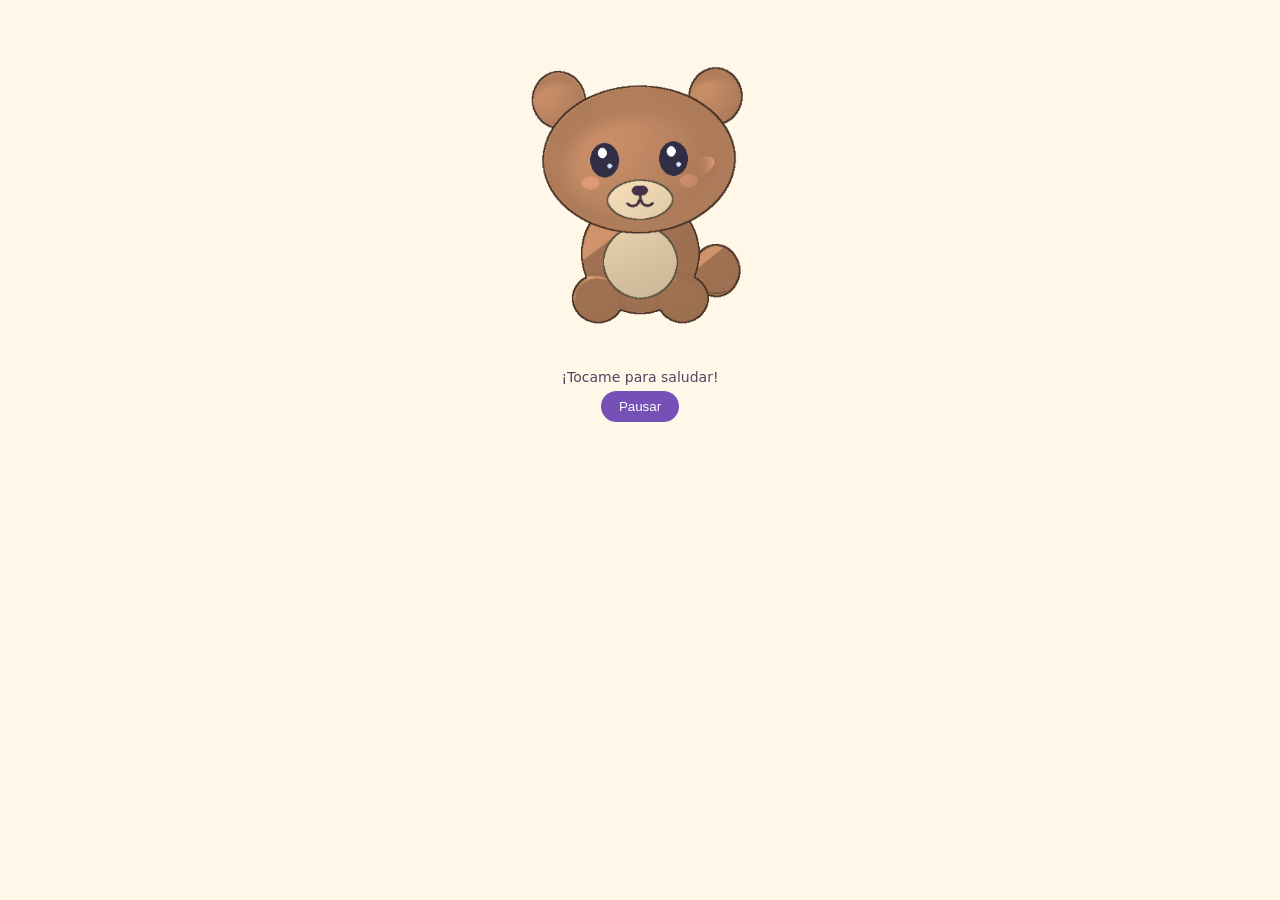
==== assets/characters/bear/index.html @ 6dbc901f "init" ====
<!doctype html><html lang="es"><meta charset="utf-8">
<meta name="viewport" content="width=device-width,initial-scale=1">
<style>body{margin:0;background:#fff8e9;color:#514660;font:14px system-ui;text-align:center}
canvas{width:min(100%,360px);height:auto;aspect-ratio:1/1;touch-action:manipulation}
button{background:#7450b7;color:white;border:0;border-radius:18px;padding:8px 18px;cursor:pointer}
p{margin:6px}canvas:focus-visible{outline:3px solid #7450b7}</style>
<canvas id="pet" role="button" tabindex="0" aria-label="Tocar la mascota"></canvas>
<p>¡Tocame para saludar!</p><button id="pause">Pausar</button><p id="error" role="status"></p>
<script>/* Renderer portable, sin red externa ni dependencias de un motor de juegos. */
(function (root) {
  "use strict";
  const identity = () => [1, 0, 0, 1, 0, 0];
  function multiply(a, b) {
    return [a[0]*b[0]+a[2]*b[1], a[1]*b[0]+a[3]*b[1],
      a[0]*b[2]+a[2]*b[3], a[1]*b[2]+a[3]*b[3],
      a[0]*b[4]+a[2]*b[5]+a[4], a[1]*b[4]+a[3]*b[5]+a[5]];
  }
  function around(pivot, angle, sx, sy, dy = 0) {
    const c = Math.cos(angle), s = Math.sin(angle), [x, y] = pivot;
    return [c*sx, s*sx, -s*sy, c*sy, x-c*sx*x+s*sy*y, y+dy-s*sx*x-c*sy*y];
  }
  function frame(manifest, seconds, reactionStart = -Infinity, reduced = false) {
    const {idle, blink, react} = manifest.animations;
    const phase = seconds * 2*Math.PI/idle.duration;
    const elapsed = seconds-reactionStart;
    const reaction = !reduced && elapsed >= 0 && elapsed < react.duration
      ? Math.sin(Math.PI*elapsed/react.duration) : 0;
    const blinkTime = seconds % blink.interval;
    const eyeScale = !reduced && blinkTime < blink.duration
      ? Math.max(.06, Math.abs(2*blinkTime/blink.duration-1)) : 1;
    const lookup = new Map(manifest.layers.map(layer => [layer.id, layer]));
    const result = new Map(), visiting = new Set();
    function resolve(id) {
      if (result.has(id)) return result.get(id);
      if (visiting.has(id)) throw new Error("Ciclo en las uniones del personaje");
      const layer = lookup.get(id);
      if (!layer) throw new Error("Falta una pieza del personaje");
      visiting.add(id);
      let angle = 0, sx = 1, sy = 1, dy = 0;
      if (!reduced) {
        if (layer.motion === "breathe") {
          sy += idle.breath_scale*Math.sin(phase);
          dy -= reaction*react.jump*manifest.canvas[1];
        } else if (layer.motion === "head") {
          angle = (idle.head_degrees*Math.sin(phase)+reaction*react.tilt_degrees)*Math.PI/180;
        } else if (layer.motion === "sway") {
          angle = (2*Math.sin(phase)+reaction*7)*Math.PI/180;
          if (/right/.test(layer.id)) angle *= -1;
        } else if (layer.motion === "blink") sy = eyeScale;
        else if (layer.motion === "smile") sy += reaction*.18;
      }
      const parent = layer.parent ? resolve(layer.parent) : identity();
      const matrix = multiply(parent, around(layer.pivot, angle, sx, sy, dy));
      result.set(id, matrix);
      visiting.delete(id);
      return matrix;
    }
    for (const layer of manifest.layers) resolve(layer.id);
    return {matrices: result, reaction, eyeScale};
  }

  class Player {
    constructor(canvas, manifest, images) {
      this.canvas = canvas;
      this.context = canvas.getContext("2d");
      if (!this.context) throw new Error("Canvas 2D no está disponible");
      this.manifest = manifest;
      this.images = images;
      this.elapsed = .5;
      this.reactionStart = -Infinity;
      this.paused = false;
      this.destroyed = false;
      this.last = null;
      this.reducedQuery = matchMedia("(prefers-reduced-motion: reduce)");
      this.reduced = this.reducedQuery.matches;
      canvas.width = manifest.canvas[0];
      canvas.height = manifest.canvas[1];
      this.onPointer = event => {
        const rect = canvas.getBoundingClientRect();
        const x = (event.clientX-rect.left)*canvas.width/rect.width;
        const y = (event.clientY-rect.top)*canvas.height/rect.height;
        const hit = this.manifest.layers.some(layer => {
          const m = this.current.matrices.get(layer.id);
          const determinant = m[0]*m[3]-m[1]*m[2];
          const lx = (m[3]*(x-m[4])-m[2]*(y-m[5]))/determinant;
          const ly = (-m[1]*(x-m[4])+m[0]*(y-m[5]))/determinant;
          const mask = this.hitMasks.get(layer.id);
          return lx >= 0 && ly >= 0 && lx < canvas.width && ly < canvas.height &&
            mask[(Math.floor(ly)*canvas.width+Math.floor(lx))*4+3] > 40;
        });
        if (hit) this.react();
      };
      this.onKey = event => {
        if (event.code === "Space" || event.code === "Enter") {event.preventDefault(); this.react();}
      };
      this.onReduced = event => {this.reduced = event.matches; this.render();};
      this.onVisibility = () => {this.last = null;};
      this.hitMasks = new Map();
      for (const [id, image] of images) {
        const surface = document.createElement("canvas");
        surface.width = canvas.width; surface.height = canvas.height;
        const ctx = surface.getContext("2d");
        ctx.drawImage(image, 0, 0);
        this.hitMasks.set(id, ctx.getImageData(0, 0, canvas.width, canvas.height).data);
      }
      canvas.addEventListener("pointerdown", this.onPointer);
      canvas.addEventListener("keydown", this.onKey);
      this.reducedQuery.addEventListener("change", this.onReduced);
      document.addEventListener("visibilitychange", this.onVisibility);
      this.render();
      this.tick = now => {
        if (this.destroyed) return;
        if (!this.paused && !document.hidden && !this.reduced && this.last !== null) {
          this.elapsed += Math.min((now-this.last)/1000, .1);
          this.render();
        }
        this.last = now;
        this.raf = requestAnimationFrame(this.tick);
      };
      this.raf = requestAnimationFrame(this.tick);
    }
    react() {
      this.reactionStart = this.elapsed;
      this.canvas.dispatchEvent(new CustomEvent("character:react", {detail: {id: this.manifest.id}}));
    }
    setPaused(value) {this.paused = Boolean(value); this.last = null;}
    render() {
      this.current = frame(this.manifest, this.elapsed, this.reactionStart, this.reduced);
      const ctx = this.context;
      ctx.setTransform(1, 0, 0, 1, 0, 0);
      ctx.clearRect(0, 0, this.canvas.width, this.canvas.height);
      for (const layer of this.manifest.layers) {
        ctx.setTransform(...this.current.matrices.get(layer.id));
        ctx.drawImage(this.images.get(layer.id), 0, 0);
      }
      ctx.setTransform(1, 0, 0, 1, 0, 0);
    }
    destroy() {
      this.destroyed = true;
      cancelAnimationFrame(this.raf);
      this.canvas.removeEventListener("pointerdown", this.onPointer);
      this.canvas.removeEventListener("keydown", this.onKey);
      this.reducedQuery.removeEventListener("change", this.onReduced);
      document.removeEventListener("visibilitychange", this.onVisibility);
      this.images.clear(); this.hitMasks.clear();
    }
    static async load(canvas, source, assets = null) {
      let manifest, base;
      if (typeof source === "string") {
        base = new URL(source, document.baseURI);
        const response = await fetch(base);
        if (!response.ok) throw new Error("No se pudo cargar character.json");
        manifest = await response.json();
      } else {manifest = source; base = new URL(document.baseURI);}
      if (manifest.schema_version !== 1 || !Array.isArray(manifest.layers))
        throw new Error("Formato de personaje incompatible");
      const loaded = await Promise.all(manifest.layers.map(async layer => {
        const image = new Image();
        image.src = assets ? assets[layer.id] : new URL(layer.texture, base).href;
        await image.decode();
        if (image.width !== manifest.canvas[0] || image.height !== manifest.canvas[1])
          throw new Error("La textura no coincide con el lienzo");
        return [layer.id, image];
      }));
      return new Player(canvas, manifest, new Map(loaded));
    }
  }
  Player.frame = frame;
  Player.multiply = multiply;
  root.DrawToLifePlayer = Player;
  if (typeof module !== "undefined" && module.exports) module.exports = Player;
})(typeof globalThis !== "undefined" ? globalThis : window);
</script><script>const data={"manifest": {"schema_version": 1, "id": "bear", "species": "bear", "creature": "friendly creature", "name": "Oso", "canvas": [512, 512], "palette": ["#C18B65", "#FFE4BA", "#F6A179"], "layers": [{"id": "tail", "parent": "body", "pivot": [344.0, 390.0], "texture": "textures/tail.png", "color_role": "primary", "motion": "sway", "generated": false, "texture_source": "body"}, {"id": "body", "parent": null, "pivot": [256.0, 442.0], "texture": "textures/body.png", "color_role": "primary", "motion": "breathe", "generated": true}, {"id": "belly", "parent": "body", "pivot": [256.0, 367.0], "texture": "textures/belly.png", "color_role": "secondary", "motion": "", "generated": false}, {"id": "ear_left", "parent": "head", "pivot": [154.0, 164.0], "texture": "textures/ear_left.png", "color_role": "primary", "motion": "sway", "generated": false, "texture_source": "head"}, {"id": "ear_right", "parent": "head", "pivot": [358.0, 164.0], "texture": "textures/ear_right.png", "color_role": "primary", "motion": "sway", "generated": false, "texture_source": "head"}, {"id": "head", "parent": "body", "pivot": [256.0, 298.0], "texture": "textures/head.png", "color_role": "primary", "motion": "head", "generated": true}, {"id": "muzzle", "parent": "head", "pivot": [256.0, 275.0], "texture": "textures/muzzle.png", "color_role": "secondary", "motion": "", "generated": false}, {"id": "blush", "parent": "head", "pivot": [256.0, 258.0], "texture": "textures/blush.png", "color_role": "accent", "motion": "", "generated": false}, {"id": "eye_left", "parent": "head", "pivot": [207.0, 224.0], "texture": "textures/eye_left.png", "color_role": null, "motion": "blink", "generated": false}, {"id": "eye_right", "parent": "head", "pivot": [305.0, 224.0], "texture": "textures/eye_right.png", "color_role": null, "motion": "blink", "generated": false}, {"id": "mouth", "parent": "head", "pivot": [256.0, 280.0], "texture": "textures/mouth.png", "color_role": null, "motion": "smile", "generated": false}], "face_bounds": [153.0, 162.0, 359.0, 306.0], "animations": {"idle": {"duration": 3.2, "loop": true, "breath_scale": 0.018, "head_degrees": 1.5}, "blink": {"duration": 0.18, "interval": 4.3}, "react": {"duration": 0.85, "jump": 0.025, "tilt_degrees": 8}}, "provenance": {"status": "generated", "operation": "create", "model": "Lykon/dreamshaper-8", "model_revision": "a7e52b98680b1ba8ff7bce97c7f9f2e2e5337917", "control_revision": "3564ec7b87dd706d5fc760d21c9e90bb160d1e9f", "parts": [{"layer": "body", "seed": 42, "prompt": "one rounded cartoon shape, smooth blank surface, vibrant color, soft cel shading, children's game mascot texture, clean outline, white background", "negative_prompt": "photo, realistic, 3d render, scary, human, eyes, mouth, face, text, watermark, extra objects, paper texture, messy sketch, patterned surface", "device": "cuda", "warnings": [], "reused_checkpoint": false, "safety_checked": false}, {"layer": "head", "seed": 43, "prompt": "one rounded cartoon shape, smooth blank surface, vibrant color, soft cel shading, children's game mascot texture, clean outline, white background", "negative_prompt": "photo, realistic, 3d render, scary, human, eyes, mouth, face, text, watermark, extra objects, paper texture, messy sketch, patterned surface", "device": "cuda", "warnings": [], "reused_checkpoint": false, "safety_checked": false}], "parameters": {"strength": 0.55, "steps": 40, "part_image_size": 384, "control_scale": 0.7, "guidance": 7.0}, "duration_seconds": 81.3, "device": "cuda", "warnings": [], "face": "separate procedural eye and mouth textures", "seed": 42}, "description": {"creature": "bear", "shape": "simple rounded silhouette", "eyes": "", "ears": "", "accessories": "", "expression": "", "summary": "", "species": "bear", "species_uncertain": false}}, "assets": {"tail": "[data-uri]", "body": "[data-uri]", "belly": "[data-uri]", "ear_left": "[data-uri]", "ear_right": "[data-uri]", "head": "[data-uri]", "muzzle": "[data-uri]", "blush": "[data-uri]", "eye_left": "[data-uri]", "eye_right": "[data-uri]", "mouth": "[data-uri]"}};
DrawToLifePlayer.load(document.getElementById('pet'),data.manifest,data.assets).then(p=>{
window.pet=p;
document.getElementById('pause').onclick=()=>{p.setPaused(!p.paused);
document.getElementById('pause').textContent=p.paused?'Animar':'Pausar';};
}).catch(e=>{document.getElementById('error').textContent=e.message;});
</script></html>
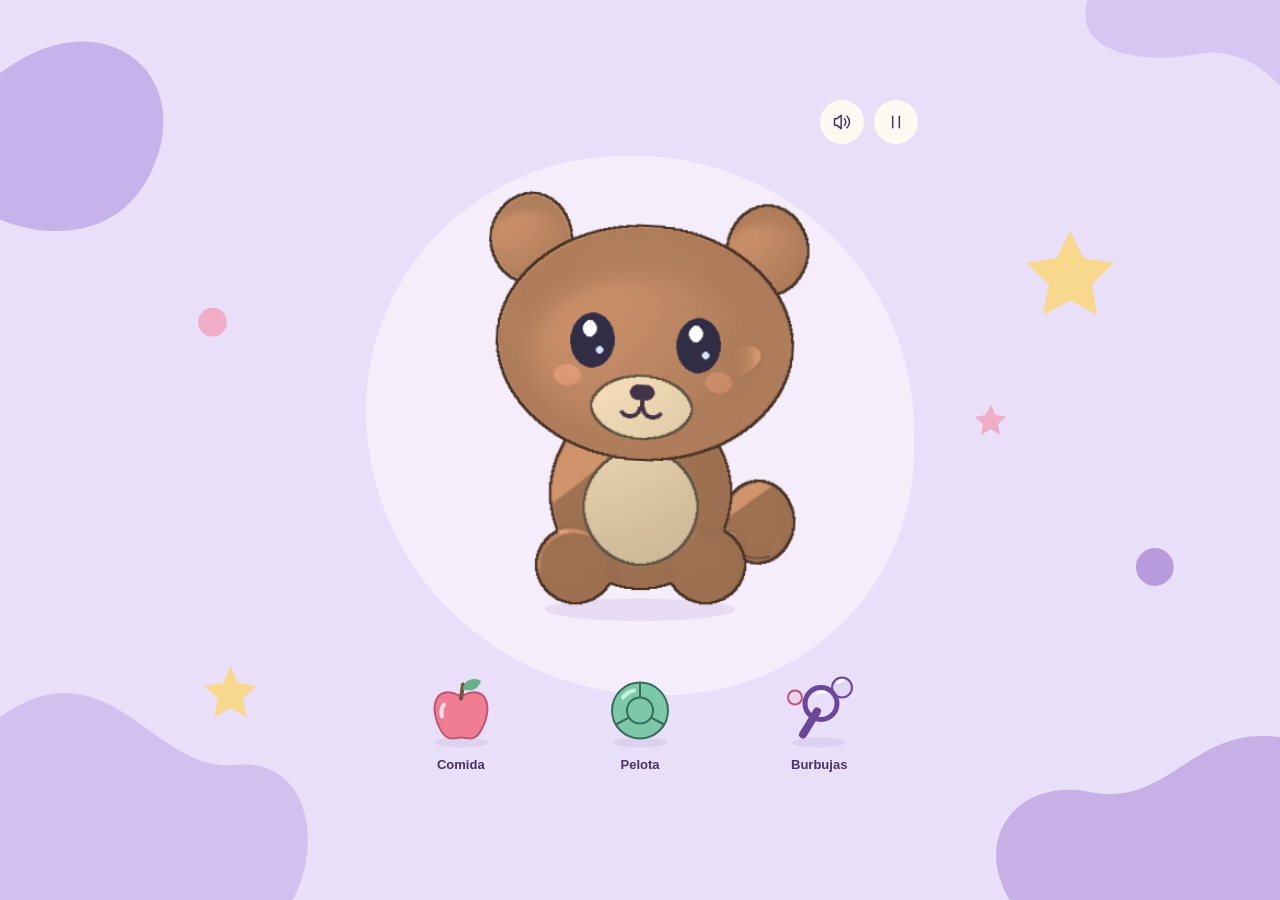
==== commit 4914b5a6: "demo" ====
--- a/assets/characters/bear/index.html
+++ b/assets/characters/bear/index.html
@@ -1,15 +1,376 @@
-<!doctype html><html lang="es"><meta charset="utf-8">
-<meta name="viewport" content="width=device-width,initial-scale=1">
-<style>body{margin:0;background:#fff8e9;color:#514660;font:14px system-ui;text-align:center}
-canvas{width:min(100%,360px);height:auto;aspect-ratio:1/1;touch-action:manipulation}
-button{background:#7450b7;color:white;border:0;border-radius:18px;padding:8px 18px;cursor:pointer}
-p{margin:6px}canvas:focus-visible{outline:3px solid #7450b7}</style>
-<canvas id="pet" role="button" tabindex="0" aria-label="Tocar la mascota"></canvas>
-<p>¡Tocame para saludar!</p><button id="pause">Pausar</button><p id="error" role="status"></p>
-<script>/* Renderer portable, sin red externa ni dependencias de un motor de juegos. */
+<!doctype html><html lang="es"><head><meta charset="utf-8"><meta name="viewport" content="width=device-width,initial-scale=1"><link rel="icon" href="data:,"><title>Tu mascota</title><style>:root { color-scheme: light; --lilac: #e9dff8; --violet: #6c4699; --ink: #493366; --muted: #705780; --cream: #fffaf1; }
+* { box-sizing: border-box; }
+body { margin: 0; background: var(--lilac); color: var(--ink); font-family: 'Trebuchet MS', 'Arial Rounded MT Bold', sans-serif; }
+::selection { background: #cdb4ed; color: #3e2757; }
+:focus-visible { outline: 3px solid #724796; outline-offset: 5px; }
+.playroom-shapes { position: fixed; inset: 0; pointer-events: none; overflow: hidden; z-index: 0; }
+.playroom-shapes > svg { width: 100%; height: 100%; }
+.playroom-shapes .shapes-narrow { display: none; }
+.pet-room { position: relative; z-index: 1; display: flex; flex-direction: column; align-items: center; justify-content: center; min-height: 100svh; padding: 20px 16px; }
+.pet-stage { position: relative; width: min(100%, 560px, calc((100svh - 40px) * .8)); }
+.pet-stage::before { content: ''; position: absolute; inset: 8% 1% 15%; border-radius: 48% 52% 46% 54%; background: #f5edfc; }
+.pet-stage canvas { position: relative; display: block; width: 100%; height: auto; aspect-ratio: 4/5; touch-action: none; cursor: pointer; -webkit-tap-highlight-color: transparent; }
+.pet-stage canvas:focus-visible { border-radius: 38%; }
+.scene-utilities { position: absolute; top: 0; right: 2px; display: flex; gap: 10px; }
+.pet-utility { background: #fffaf1; color: var(--ink); border: 0; border-radius: 50%; width: 44px; height: 44px; display: grid; place-items: center; cursor: pointer; }
+.pet-utility svg { width: 20px; height: 20px; }
+.toy { position: absolute; top: 89%; transform: translate(-50%,-50%); background: transparent;
+  color: var(--ink); border: 0; padding: 0; width: 86px; display: flex; flex-direction: column; align-items: center;
+  gap: 2px; font: 700 13px 'Trebuchet MS',sans-serif; cursor: grab; touch-action: none; user-select: none; -webkit-user-select: none; }
+.toy svg { width: 80px; height: 80px; pointer-events: none; }
+.toy-food { left: 18%; }
+.toy-ball { left: 50%; }
+.toy-bubbles { left: 82%; }
+.toy:active { cursor: grabbing; }
+.toy:hover:not(:disabled) svg { filter: brightness(1.04); }
+.toy:disabled { cursor: default; }
+.pet-stage[data-food-away="true"] .toy-food svg { opacity: 0; }
+.pet-stage[data-ball-away="true"] .toy-ball svg { opacity: .2; }
+.pet-stage[data-bubble-mode="true"] .toy { display: none; }
+.bubble-target { position: absolute; transform: translate(-50%,-50%); min-width: 44px; min-height: 44px;
+  border: 0; border-radius: 50%; padding: 0; background: transparent; cursor: pointer; touch-action: none; -webkit-tap-highlight-color: transparent; }
+.bubble-target:disabled { cursor: default; }
+.bubble-hud { position: absolute; top: 0; left: 2px; display: flex; align-items: center; gap: 8px; }
+.bubble-progress { display: flex; align-items: center; gap: 5px; height: 44px; padding: 0 10px; border-radius: 22px; background: var(--cream); }
+.bubble-progress i { width: 9px; height: 9px; border: 1.5px solid var(--violet); border-radius: 50%; }
+.bubble-progress i[data-filled="true"] { background: var(--violet); }
+.bubble-finish { position: absolute; top: 81%; left: 0; right: 0; text-align: center; }
+.bubble-finish p { margin: 0 0 10px; color: var(--ink); font-size: 20px; font-weight: 700; }
+.bubble-finish > div { display: flex; justify-content: center; gap: 8px; }
+.bubble-finish button { border: 0; border-radius: 22px; padding: 12px 18px; min-height: 44px; font: 700 14px 'Trebuchet MS',sans-serif; cursor: pointer; }
+#bubble-replay { background: var(--violet); color: var(--cream); }
+#bubble-replay:hover:not(:disabled) { background: #5d3688; }
+#bubble-replay:disabled { opacity: .55; cursor: default; }
+#bubble-back { background: transparent; color: var(--ink); }
+#bubble-back:hover { background: #dbcbed; }
+.bubble-hud[hidden], .bubble-finish[hidden] { display: none; }
+.sr-only { position: absolute; width: 1px; height: 1px; padding: 0; margin: -1px; overflow: hidden; clip-path: inset(50%); white-space: nowrap; border: 0; }
+.pet-error { text-align: center; max-width: 300px; line-height: 1.5; }
+@media (max-width: 480px) {
+  .playroom-shapes .shapes-wide { display: none; }
+  .playroom-shapes .shapes-narrow { display: block; }
+  .pet-room { padding: 12px 8px; }
+  .pet-stage { width: min(100%, 410px, calc((100svh - 24px) * .8)); }
+}
+@media (prefers-reduced-motion: reduce) {
+  *, *::before, *::after { animation: none !important; transition: none !important; }
+}
+</style></head><body><div class="playroom-shapes" aria-hidden="true">
+<svg class="shapes-wide" viewBox="0 0 1440 1000" preserveAspectRatio="xMidYMid slice">
+<path d="M-40 130C80-20 220 55 185 170S25 270-40 215Z" fill="#C7B3EB"/>
+<path d="M1240-40c-70 90 20 115 100 100s120 80 160 120V-40Z" fill="#D5C6F2"/>
+<path d="m1198 256 15 31 34 5-25 24 6 34-30-16-30 16 6-34-25-24 34-5Z" fill="#F7D88D"/>
+<circle cx="245" cy="358" r="16" fill="#F1ADC8"/>
+<circle cx="1292" cy="630" r="21" fill="#B79BDC"/>
+<path d="M-30 830c150-150 200 30 300 20s100 130 40 180H-30Z" fill="#D2C0EE"/>
+<path d="M1190 1060c-130-90-70-200 30-180s120-100 250-50v230Z" fill="#C6B0E6"/>
+<path d="m265 740 8 19 21 3-15 14 4 21-18-10-18 10 4-21-15-14 21-3Z" fill="#F7D88D"/>
+<path d="m1110 450 5 11 12 2-9 8 2 12-10-6-11 6 2-12-9-8 12-2Z" fill="#F1ADC8"/>
+</svg><svg class="shapes-narrow" viewBox="0 0 390 844" preserveAspectRatio="xMidYMid slice">
+<path d="M-30 75C30-10 130 5 104 90S14 155-30 130Z" fill="#C7B3EB"/>
+<path d="m329 164 8 18 20 3-14 14 3 20-17-9-18 9 4-20-15-14 20-3Z" fill="#F7D88D"/>
+<circle cx="48" cy="255" r="9" fill="#F1ADC8"/>
+<circle cx="351" cy="595" r="12" fill="#B79BDC"/>
+<path d="M-30 773c55-85 90-15 130-9s60 50 45 100H-30Z" fill="#D2C0EE"/>
+<path d="M275 880c-45-55-35-104 14-102s47-62 121-31v133Z" fill="#C6B0E6"/>
+<path d="m62 655 5 11 12 2-9 8 2 12-10-6-11 6 2-12-9-8 12-2Z" fill="#F7D88D"/>
+</svg></div><main class="pet-room"><div class="pet-stage"><canvas id="pet" role="button" tabindex="0" aria-label="Acariciar a tu mascota" aria-describedby="how-to-play"></canvas><button class="toy toy-food" data-tool="food" aria-label="Dar comida" disabled><svg viewBox="0 0 80 80" aria-hidden="true">
+<ellipse cx="40" cy="68" rx="27" ry="5" fill="#63419b15"/>
+<path d="M40 22C12 7 8 36 20 56c7 12 14 7 20 7s13 5 20-7C72 36 68 7 40 22Z" fill="#F07D91" stroke="#BC5676" stroke-width="2"/>
+<path d="m40 24 2-14" stroke="#76513F" stroke-width="4" stroke-linecap="round"/>
+<path d="M42 15c0-12 16-12 18-8-4 9-10 10-18 8Z" fill="#69AF87"/>
+<path d="M23 30c-3 4-3 8-2 12" stroke="#FFE0E6" stroke-width="4" fill="none" stroke-linecap="round"/>
+</svg><span>Comida</span></button><button class="toy toy-ball" data-tool="ball" aria-label="Lanzar la pelota" disabled><svg viewBox="0 0 80 80" aria-hidden="true">
+<ellipse cx="40" cy="68" rx="27" ry="5" fill="#63419b15"/>
+<circle cx="40" cy="36" r="28" fill="#7CC8A9" stroke="#376D5C" stroke-width="2"/>
+<circle cx="40" cy="36" r="13" fill="none" stroke="#376D5C" stroke-width="2"/>
+<path d="m40 8 0 15m-24 27 13-7m35 7-13-7" stroke="#376D5C" stroke-width="2"/>
+<path d="M23 23c3-4 6-6 11-7" stroke="#C9F0DF" stroke-width="4" fill="none" stroke-linecap="round"/>
+</svg><span>Pelota</span></button><button class="toy toy-bubbles" data-tool="bubbles" aria-label="Jugar a las burbujas" disabled><svg viewBox="0 0 80 80" aria-hidden="true">
+<ellipse cx="40" cy="68" rx="27" ry="5" fill="#63419b15"/>
+<path d="m24 60 14-23" stroke="#6c4699" stroke-width="8" stroke-linecap="round"/>
+<circle cx="42" cy="29" r="16" fill="none" stroke="#6c4699" stroke-width="5"/>
+<circle cx="63" cy="13" r="10" fill="#C7B3EB33" stroke="#6c4699" stroke-width="2"/>
+<circle cx="16" cy="23" r="7" fill="#F1ADC833" stroke="#BC5676" stroke-width="2"/>
+<path d="M59 8c1-1 3-2 5-2M38 19c3-2 6-2 8-1" stroke="#fffaf1" stroke-width="3" fill="none" stroke-linecap="round"/>
+</svg><span>Burbujas</span></button><div class="bubble-hud" hidden><div class="bubble-progress" role="progressbar" aria-label="Burbujas reventadas" aria-valuemin="0" aria-valuemax="5" aria-valuenow="0"><i></i><i></i><i></i><i></i><i></i></div><button class="pet-utility" id="bubble-exit" aria-label="Salir de burbujas"><svg viewBox="0 0 24 24" fill="none" stroke="currentColor" stroke-width="1.8" stroke-linecap="round" stroke-linejoin="round" aria-hidden="true"><path d="m6 6 12 12M18 6 6 18"/></svg></button></div><div class="bubble-finish" hidden><p>¡Lo hiciste!</p><div><button id="bubble-replay">Otra vez</button><button id="bubble-back">Volver</button></div></div><div class="scene-utilities"><button class="pet-utility" id="sound" aria-label="Silenciar sonidos" aria-pressed="false" disabled><svg viewBox="0 0 24 24" fill="none" stroke="currentColor" stroke-width="1.8" stroke-linecap="round" stroke-linejoin="round" aria-hidden="true"><path d="m11 4-5 4H3v8h3l5 4Z"/><path d="M15 8c2 2 2 6 0 8m3-11c4 4 4 10 0 14"/></svg></button><button class="pet-utility" id="pause" aria-label="Pausar" aria-pressed="false" disabled><svg viewBox="0 0 24 24" fill="none" stroke="currentColor" stroke-width="1.8" stroke-linecap="round" stroke-linejoin="round" aria-hidden="true"><path d="M8 5v14M16 5v14"/></svg></button></div></div><p id="how-to-play" class="sr-only">Arrastrá la fruta hasta la boca o lanzá la pelota. Tocá Guardar o devolvé la pelota a su lugar para terminar. Acariciá la cabeza y frotá la pancita. Tocá Burbujas y reventá cinco para festejar. Con teclado, usá Tab y Enter en las burbujas, o Escape para salir. En juego libre, Enter da mimos y las flechas lanzan la pelota.</p><p id="activity" class="sr-only" role="status" aria-live="polite"></p><p id="error" class="pet-error" role="alert" hidden></p></main><script>/* Estado táctil y física en coordenadas del escenario. Sin DOM ni inferencia. */
 (function (root) {
   "use strict";
+  const clamp = (n, lo, hi) => Math.max(lo, Math.min(hi, n));
+  const distance = (a, b) => Math.hypot(a.x-b.x, a.y-b.y);
+
+  class PetScene {
+    constructor(width = 512, height = 640) {
+      this.width = width; this.height = height; this.time = 0;
+      this.ground = height*.72;
+      this.actor = {x: width*.5, vx: 0, min: width*.26, max: width*.74};
+      this.foodHome = {x: width*.18, y: height*.89};
+      this.ballHome = {x: width*.5, y: height*.89};
+      this.food = {...this.foodHome, state: "home", since: 0};
+      this.ball = {...this.ballHome, vx: 0, vy: 0, radius: width*.054, active: false, held: false, angle: 0};
+      this.pointer = null; this.focus = null;
+      this.affection = 0; this.tickle = 0; this.petUntil = 0; this.tickleUntil = 0;
+      this.kickAt = 0; this.soundAt = 0; this.jump = 0;
+      this.bubbles = {phase: "idle", hits: 0, goal: 5, round: 0, nextId: 0,
+        items: [], bursts: [], confetti: [], target: null, since: 0, spawnAt: 0};
+      this.onEvent = () => {};
+    }
+    begin(kind, point) {
+      if (this.pointer || this.bubbles.phase !== "idle" || kind === "food" && this.food.state === "eating") return false;
+      const stowOnTap = kind === "ball-home" && this.ball.active;
+      if (kind === "ball-home") kind = "ball";
+      this.pointer = {kind, stowOnTap, last: {...point}, start: {...point}, distance: 0, vx: 0, vy: 0, at: this.time};
+      this.focus = {...point};
+      if (kind === "food") Object.assign(this.food, point, {state: "drag"});
+      else if (kind === "ball") Object.assign(this.ball, point, {held: true, active: true, vx: 0, vy: 0});
+      else {this.petUntil = this.time+.5; this.affection = .8; this.onEvent("pet");}
+      return true;
+    }
+    move(point) {
+      this.focus = {...point};
+      const pointer = this.pointer;
+      if (!pointer) return;
+      const dt = Math.max(1/120, this.time-pointer.at);
+      const travelled = distance(point, pointer.last);
+      pointer.distance += travelled;
+      pointer.vx = clamp((point.x-pointer.last.x)/dt, -this.width*3, this.width*3);
+      pointer.vy = clamp((point.y-pointer.last.y)/dt, -this.height*3, this.height*3);
+      pointer.last = {...point}; pointer.at = this.time;
+      if (pointer.kind === "food") Object.assign(this.food, point);
+      else if (pointer.kind === "ball") Object.assign(this.ball, point);
+      else {
+        this.petUntil = this.time+.4; this.affection = 1;
+        if (pointer.kind === "body" && travelled > this.width*.006) {
+          this.tickle = Math.min(1, this.tickle+.3); this.tickleUntil = this.time+.22;
+          if (this.time >= this.soundAt) {this.onEvent("tickle"); this.soundAt = this.time+.24;}
+        }
+      }
+    }
+    end(point, mouth, radius, cancelled = false) {
+      const pointer = this.pointer;
+      if (!pointer) return;
+      this.pointer = null;
+      const tap = pointer.distance < this.width*.018;
+      if (pointer.kind === "food") {
+        if (!cancelled && (tap || distance(point, {x: mouth[0], y: mouth[1]}) <= radius)) this.consume(mouth);
+        else Object.assign(this.food, {state: "return", since: this.time, from: {x: this.food.x, y: this.food.y}});
+      } else if (pointer.kind === "ball") {
+        this.ball.held = false;
+        const backInTray = !tap && distance(point, this.ballHome) < this.width*.1;
+        if (cancelled || backInTray || tap && pointer.stowOnTap) this.resetBall();
+        else if (tap) this.launch();
+        else {
+          Object.assign(this.ball, {
+            x: clamp(point.x, this.ball.radius, this.width-this.ball.radius),
+            y: clamp(point.y, this.ball.radius, this.ground-this.ball.radius),
+            vx: this.time-pointer.at < .12 ? pointer.vx : 0,
+            vy: this.time-pointer.at < .12 ? pointer.vy : 0,
+          });
+          this.jump = .6; this.onEvent("play");
+        }
+      } else if (!cancelled) {this.jump = tap ? .8 : .3; this.petUntil = this.time+.45;}
+      this.focus = null;
+    }
+    consume(mouth) {
+      if (this.food.state === "eating" || this.bubbles.phase !== "idle") return false;
+      Object.assign(this.food, {state: "eating", since: this.time,
+        from: {x: this.food.x, y: this.food.y}, target: [...mouth]});
+      this.onEvent("feed");
+      return true;
+    }
+    resetBall() {
+      Object.assign(this.ball, this.ballHome, {held: false, active: false, vx: 0, vy: 0, angle: 0});
+      this.jump = 0;
+      this.onEvent("rest");
+    }
+    launch() {
+      if (this.ball.held || this.bubbles.phase !== "idle") return false;
+      Object.assign(this.ball, {x: this.actor.x+this.width*.13, y: this.ground-this.height*.13,
+        vx: this.width*.65, vy: -this.height*.7, active: true});
+      this.jump = 1; this.onEvent("play");
+      return true;
+    }
+    startBubbles() {
+      const game = this.bubbles;
+      if (this.pointer || game.phase === "playing") return false;
+      if (this.ball.active) this.resetBall();
+      Object.assign(game, {phase: "playing", hits: 0, round: game.round+1,
+        items: [], bursts: [], confetti: [], target: null, since: this.time, spawnAt: this.time});
+      for (let i = 0; i < 3; i++) this.spawnBubble(i);
+      this.onEvent("bubblestart"); return true;
+    }
+    spawnBubble(slot = null, golden = false) {
+      const game = this.bubbles;
+      if (slot === null) slot = [0, 1, 2].find(i => !game.items.some(b => b.slot === i));
+      if (slot === undefined || game.items.length >= 3) return;
+      const id = ++game.nextId;
+      const baseX = this.width*(golden ? .5 : [.22, .78, .5][slot]);
+      const baseY = this.height*(golden ? .27 : [.32, .43, .18][slot]);
+      game.items.push({id, slot, golden, baseX, baseY, x: baseX, y: baseY,
+        born: this.time, radius: this.width*(golden ? .085 : .07)});
+    }
+    popBubble(id) {
+      const game = this.bubbles;
+      const bubble = game.items.find(b => b.id === id);
+      if (game.phase !== "playing" || !bubble) return false;
+      game.items = game.items.filter(b => b !== bubble);
+      game.hits++;
+      game.bursts.push({x: bubble.x, y: bubble.y, born: this.time, golden: bubble.golden});
+      game.target = {x: bubble.x, y: bubble.y, until: this.time+.65};
+      game.spawnAt = this.time+.35;
+      this.jump = 1;
+      if (game.hits === game.goal) {
+        game.phase = "celebrating"; game.since = this.time; game.items = [];
+        game.confetti = Array.from({length: 48}, (_, i) => {
+          const angle = i*2.39996+game.round, speed = this.width*(.2+(i%7)*.045);
+          return {x: this.actor.x, y: this.height*.35,
+            vx: Math.cos(angle)*speed, vy: -this.height*(.25+(i%5)*.08), angle, color: i%4};
+        });
+        this.onEvent("celebrate");
+      } else {
+        if (game.hits === game.goal-1) {game.items = []; this.spawnBubble(0, true);}
+        this.onEvent("bubblepop");
+      }
+      return true;
+    }
+    bubbleAt(point, minimumRadius = 0) {
+      if (this.bubbles.phase !== "playing") return null;
+      return [...this.bubbles.items].reverse().find(b => distance(b, point) <= Math.max(b.radius*1.15, minimumRadius)) || null;
+    }
+    stopBubbles() {
+      const game = this.bubbles;
+      if (game.phase === "idle") return false;
+      Object.assign(game, {phase: "idle", hits: 0, items: [], bursts: [], confetti: [], target: null});
+      this.jump = 0; this.focus = null;
+      this.onEvent("bubbleend"); return true;
+    }
+    updateBubbles(dt, reduced) {
+      const game = this.bubbles;
+      if (game.phase === "idle") return;
+      if (game.phase === "playing") {
+        if (game.hits < game.goal-1 && game.items.length < 3 && this.time >= game.spawnAt) {
+          this.spawnBubble(); game.spawnAt = this.time+.35;
+        }
+        for (const bubble of game.items) {
+          const age = this.time-bubble.born;
+          bubble.x = bubble.baseX+(reduced ? 0 : Math.sin(age*1.4+bubble.id)*this.width*.025);
+          bubble.y = bubble.baseY-(reduced ? 0 : Math.sin(age*.15)*this.height*.065);
+        }
+      } else if (game.phase === "celebrating") {
+        if (!reduced) for (const p of game.confetti) {
+          p.vy += this.height*.85*dt; p.x += p.vx*dt; p.y += p.vy*dt; p.angle += dt*4;
+        }
+        else game.confetti = [];
+        if (this.time-game.since >= 2.4) {
+          game.phase = "complete"; game.confetti = []; this.onEvent("bubblecomplete");
+        }
+      }
+      game.bursts = game.bursts.filter(b => this.time-b.born < .35);
+    }
+    update(dt, reduced = false) {
+      // Subpasos estables incluso si el render baja temporalmente de 60 FPS.
+      const steps = Math.max(1, Math.ceil(dt/(1/120)));
+      for (let i = 0; i < steps; i++) this.step(dt/steps, reduced);
+    }
+    step(dt, reduced) {
+      this.time += dt;
+      this.updateBubbles(dt, reduced);
+      this.affection += ((this.time < this.petUntil ? 1 : 0)-this.affection)*(1-Math.exp(-dt*12));
+      this.tickle += ((this.time < this.tickleUntil ? 1 : 0)-this.tickle)*(1-Math.exp(-dt*15));
+      this.jump *= Math.exp(-dt*5);
+      if (this.food.state === "return") {
+        const t = clamp((this.time-this.food.since)/.22, 0, 1), k = 1-(1-t)**3;
+        this.food.x = this.food.from.x+(this.foodHome.x-this.food.from.x)*k;
+        this.food.y = this.food.from.y+(this.foodHome.y-this.food.from.y)*k;
+        if (t === 1) Object.assign(this.food, this.foodHome, {state: "home"});
+      } else if (this.food.state === "eating" && this.time-this.food.since >= 1.05) {
+        Object.assign(this.food, this.foodHome, {state: "home"}); this.jump = .8;
+      }
+      const b = this.ball;
+      if (b.active && !b.held) {
+        if (!reduced) {
+          b.vy += this.height*2.1*dt; b.x += b.vx*dt; b.y += b.vy*dt;
+          b.angle += b.vx*dt/b.radius;
+          b.vx *= Math.exp(-dt*.3);
+          if (b.x < b.radius || b.x > this.width-b.radius) {
+            b.x = clamp(b.x, b.radius, this.width-b.radius); b.vx *= -.82;
+          }
+          if (b.y > this.ground-b.radius) {
+            b.y = this.ground-b.radius; b.vy = -Math.abs(b.vy)*.72;
+            if (Math.abs(b.vy) < this.height*.06) b.vy = 0;
+          }
+          if (b.y < b.radius) {b.y = b.radius; b.vy = Math.abs(b.vy)*.6;}
+        } else {b.x = clamp(b.x, b.radius, this.width-b.radius); b.y = this.ground-b.radius; b.vx = 0; b.vy = 0;}
+      }
+      let target = this.width*.5;
+      if (b.active && !reduced) target = clamp(b.x, this.actor.min, this.actor.max);
+      const game = this.bubbles;
+      if (game.phase === "playing" && !reduced) {
+        const bubble = game.target?.until > this.time ? game.target : game.items[0];
+        if (bubble) target = clamp(bubble.x, this.actor.min, this.actor.max);
+      }
+      if (this.pointer?.kind === "food") target = this.actor.x;
+      if (reduced) {this.actor.x = this.width*.5; this.actor.vx = 0;}
+      else {
+        this.actor.vx += ((target-this.actor.x)*28-this.actor.vx*10)*dt;
+        this.actor.vx = clamp(this.actor.vx, -this.width*.8, this.width*.8);
+        this.actor.x = clamp(this.actor.x+this.actor.vx*dt, this.actor.min, this.actor.max);
+      }
+      if (!reduced && b.active && !b.held && this.time > this.kickAt &&
+          Math.abs(b.x-this.actor.x) < this.width*.17 && b.y > this.ground-this.height*.19) {
+        const direction = b.x < this.actor.x ? -1 : 1;
+        b.x = clamp(this.actor.x+direction*this.width*.18, b.radius, this.width-b.radius);
+        b.vx = direction*this.width*.75; b.vy = -this.height*.6;
+        this.kickAt = this.time+.8; this.jump = 1; this.onEvent("kick");
+      }
+    }
+  }
+
+  class PetSound {
+    constructor() {this.context = null; this.muted = false; this.voices = new Set(); this.lastAt = -Infinity;}
+    unlock() {
+      if (this.muted) return;
+      try {
+        const Audio = root.AudioContext || root.webkitAudioContext;
+        if (!Audio) return;
+        if (!this.context) this.context = new Audio();
+        if (this.context.state === "suspended") this.context.resume().catch(() => {});
+      } catch (_) { /* Audio opcional: jugar nunca depende de él. */ }
+    }
+    play(kind) {
+      const ctx = this.context;
+      if (this.muted || !ctx || ctx.state !== "running" || ctx.currentTime-this.lastAt < .12 || this.voices.size >= 4) return;
+      this.lastAt = ctx.currentTime;
+      const notes = {feed: [260, 130], pet: [520, 760], tickle: [620, 950], play: [260, 640], kick: [420, 180],
+        bubblepop: [900, 340], celebrate: [523, 1046]};
+      const [from, to] = notes[kind] || notes.pet;
+      const voice = ctx.createOscillator(), gain = ctx.createGain(), at = ctx.currentTime;
+      voice.type = kind === "feed" ? "triangle" : "sine";
+      voice.frequency.setValueAtTime(from, at); voice.frequency.exponentialRampToValueAtTime(to, at+.12);
+      gain.gain.setValueAtTime(0, at); gain.gain.linearRampToValueAtTime(.055, at+.012);
+      gain.gain.exponentialRampToValueAtTime(.0001, at+.17);
+      voice.connect(gain); gain.connect(ctx.destination); this.voices.add(voice);
+      voice.onended = () => {voice.disconnect(); gain.disconnect(); this.voices.delete(voice);};
+      voice.start(at); voice.stop(at+.19);
+    }
+    stop() {for (const voice of this.voices) {try {voice.stop();} catch (_) { /* Ya terminado. */ }} this.voices.clear();}
+    setMuted(value) {this.muted = Boolean(value); if (this.muted) this.stop(); else this.unlock();}
+    destroy() {this.stop(); if (this.context) this.context.close().catch(() => {}); this.context = null;}
+  }
+  PetScene.distance = distance;
+  root.DrawToLifeScene = PetScene; root.DrawToLifeSound = PetSound;
+  if (typeof module !== "undefined" && module.exports) module.exports = {PetScene, PetSound};
+})(typeof globalThis !== "undefined" ? globalThis : window);
+
+/* Reproductor portátil. Animaciones e interacciones sin red ni inferencia. */
+(function (root) {
+  "use strict";
+  const sceneModule = !root.DrawToLifeScene && typeof module !== "undefined" && module.exports ? require("./pet-scene.js") : null;
+  const Scene = root.DrawToLifeScene || sceneModule.PetScene;
+  const Sound = root.DrawToLifeSound || sceneModule.PetSound;
   const identity = () => [1, 0, 0, 1, 0, 0];
+  const durations = {feed: 1.05, pet: .55, play: .7, welcome: 1.05, bubblepop: .45, celebrate: 2.4};
+  const clamp = value => Math.max(0, Math.min(1, value));
   function multiply(a, b) {
     return [a[0]*b[0]+a[2]*b[1], a[1]*b[0]+a[3]*b[1],
       a[0]*b[2]+a[2]*b[3], a[1]*b[2]+a[3]*b[3],
@@ -19,13 +380,40 @@
     const c = Math.cos(angle), s = Math.sin(angle), [x, y] = pivot;
     return [c*sx, s*sx, -s*sy, c*sy, x-c*sx*x+s*sy*y, y+dy-s*sx*x-c*sy*y];
   }
-  function frame(manifest, seconds, reactionStart = -Infinity, reduced = false) {
+  function actionPose(action, seconds) {
+    if (!action || !durations[action.type]) return null;
+    const elapsed = seconds - action.start;
+    const duration = durations[action.type];
+    if (elapsed < 0 || elapsed >= duration) return null;
+    const progress = elapsed / duration;
+    let mouth = "happy", eyes = "happy";
+    if (action.type === "feed" && elapsed < .18) {mouth = "open"; eyes = null;}
+    else if (action.type === "feed" && elapsed < .75) {
+      mouth = Math.floor(elapsed * 13) % 2 ? "chew" : "open";
+      eyes = null;
+    }
+    if (action.type === "welcome" && elapsed < .18) eyes = "closed";
+    return {type: action.type, elapsed, progress, mouth, eyes,
+      envelope: Math.sin(Math.PI * progress)};
+  }
+  function frame(manifest, seconds, reactionStart = -Infinity, reduced = false, action = null, mood = {}) {
     const {idle, blink, react} = manifest.animations;
     const phase = seconds * 2*Math.PI/idle.duration;
     const elapsed = seconds-reactionStart;
     const reaction = !reduced && elapsed >= 0 && elapsed < react.duration
       ? Math.sin(Math.PI*elapsed/react.duration) : 0;
-    const blinkTime = seconds % blink.interval;
+    let pose = actionPose(action, seconds);
+    if (mood.tickle > .12 || mood.affection > .15) pose = {...pose,
+      mouth: mood.tickle > .2 ? "open" : pose?.mouth || "happy", eyes: "happy"};
+    if (mood.anticipate && pose?.type !== "feed") pose = {...pose, mouth: "open", eyes: null};
+    if (mood.celebrating) pose = {...pose, eyes: "happy", mouth: pose?.type === "feed" ? pose.mouth : "happy"};
+    // Pausas desiguales, deterministas para que sean reproducibles.
+    const intervals = [1, 1.27, .86, 1.12].map(value => value * blink.interval);
+    let blinkTime = seconds % intervals.reduce((a, b) => a+b, 0);
+    for (const interval of intervals) {
+      if (blinkTime < interval) break;
+      blinkTime -= interval;
+    }
     const eyeScale = !reduced && blinkTime < blink.duration
       ? Math.max(.06, Math.abs(2*blinkTime/blink.duration-1)) : 1;
     const lookup = new Map(manifest.layers.map(layer => [layer.id, layer]));
@@ -38,25 +426,48 @@
       visiting.add(id);
       let angle = 0, sx = 1, sy = 1, dy = 0;
       if (!reduced) {
+        const energy = pose?.envelope || 0;
         if (layer.motion === "breathe") {
-          sy += idle.breath_scale*Math.sin(phase);
+          sy += idle.breath_scale*1.6*Math.sin(phase);
           dy -= reaction*react.jump*manifest.canvas[1];
+          if (pose?.type === "play" || pose?.type === "bubblepop") {
+            const bounce = Math.sin(pose.progress * Math.PI) * energy;
+            dy -= bounce * manifest.canvas[1] * .07;
+            sx += bounce * .025; sy -= bounce * .025;
+            angle = Math.sin(pose.progress * Math.PI * 2) * energy * .075;
+          } else if (pose?.type === "welcome") {
+            dy -= energy * manifest.canvas[1] * .025;
+            sx += Math.sin(pose.progress*Math.PI*2)*.06;
+            sy -= Math.sin(pose.progress*Math.PI*2)*.06;
+          }
         } else if (layer.motion === "head") {
-          angle = (idle.head_degrees*Math.sin(phase)+reaction*react.tilt_degrees)*Math.PI/180;
+          angle = (idle.head_degrees*2*Math.sin(phase)+reaction*react.tilt_degrees)*Math.PI/180;
+          angle += (mood.lookX || 0)*.12+(mood.affection || 0)*.12;
+          if (pose?.type === "pet") angle += energy * .12;
+          if (pose?.type === "feed") angle += Math.sin(pose.elapsed * 25) * energy * .025;
+          if (pose?.type === "welcome") angle -= energy * .14;
+          if (mood.tickle > .1) angle += Math.sin(seconds*32)*mood.tickle*.09;
         } else if (layer.motion === "sway") {
-          angle = (2*Math.sin(phase)+reaction*7)*Math.PI/180;
+          angle = (4*Math.sin(phase)+reaction*7+energy*Math.sin(seconds*16)*13+(mood.tickle || 0)*Math.sin(seconds*24)*12)*Math.PI/180;
           if (/right/.test(layer.id)) angle *= -1;
-        } else if (layer.motion === "blink") sy = eyeScale;
-        else if (layer.motion === "smile") sy += reaction*.18;
+        } else if (layer.motion === "blink" && !pose?.eyes)
+          sy = layer.expressions?.closed && eyeScale < .25 ? 1 : eyeScale;
+        else if (layer.motion === "smile" && !layer.expressions) sy += reaction*.18;
       }
       const parent = layer.parent ? resolve(layer.parent) : identity();
-      const matrix = multiply(parent, around(layer.pivot, angle, sx, sy, dy));
+      const local = around(layer.pivot, angle, sx, sy, dy);
+      if (!reduced && layer.motion === "blink") local[4] += (mood.lookX || 0)*manifest.canvas[0]*.008;
+      const matrix = multiply(parent, local);
       result.set(id, matrix);
       visiting.delete(id);
       return matrix;
     }
     for (const layer of manifest.layers) resolve(layer.id);
-    return {matrices: result, reaction, eyeScale};
+    return {matrices: result, reaction, eyeScale, pose};
+  }
+  function transformPoint(matrix, point) {
+    return [matrix[0]*point[0]+matrix[2]*point[1]+matrix[4],
+      matrix[1]*point[0]+matrix[3]*point[1]+matrix[5]];
   }
 
   class Player {
@@ -66,83 +477,405 @@
       if (!this.context) throw new Error("Canvas 2D no está disponible");
       this.manifest = manifest;
       this.images = images;
-      this.elapsed = .5;
+      this.elapsed = 0;
       this.reactionStart = -Infinity;
+      this.action = null;
       this.paused = false;
       this.destroyed = false;
       this.last = null;
+      this.sound = new Sound();
+      this.scene = new Scene(manifest.canvas[0], Math.round(manifest.canvas[0]*1.25));
+      this.stage = canvas.parentElement;
+      this.bubbleTargets = Array.from({length: 3}, (_, slot) => {
+        const button = document.createElement("button");
+        button.type = "button"; button.className = "bubble-target"; button.hidden = true;
+        button.dataset.bubbleSlot = String(slot);
+        button.setAttribute("aria-label", "Reventar burbuja");
+        this.stage.append(button); return button;
+      });
+      this.lookX = 0;
+      this.gestureId = null;
       this.reducedQuery = matchMedia("(prefers-reduced-motion: reduce)");
       this.reduced = this.reducedQuery.matches;
-      canvas.width = manifest.canvas[0];
-      canvas.height = manifest.canvas[1];
+      canvas.width = this.scene.width;
+      canvas.height = this.scene.height;
+      this.hitMasks = new Map();
+      this.bounds = [manifest.canvas[0], manifest.canvas[1], 0, 0];
+      for (const layer of manifest.layers) {
+        const surface = document.createElement("canvas");
+        surface.width = manifest.canvas[0]; surface.height = manifest.canvas[1];
+        const ctx = surface.getContext("2d");
+        ctx.drawImage(images.get(layer.id), 0, 0);
+        const data = ctx.getImageData(0, 0, surface.width, surface.height).data;
+        this.hitMasks.set(layer.id, data);
+        for (let y = 0; y < surface.height; y++) for (let x = 0; x < surface.width; x++) {
+          if (data[(y*surface.width+x)*4+3] > 40) {
+            this.bounds[0] = Math.min(this.bounds[0], x); this.bounds[1] = Math.min(this.bounds[1], y);
+            this.bounds[2] = Math.max(this.bounds[2], x+1); this.bounds[3] = Math.max(this.bounds[3], y+1);
+          }
+        }
+      }
+      const [left, top, right, bottom] = this.bounds;
+      this.scale = Math.min(canvas.width*.65/(right-left), canvas.height*.57/(bottom-top));
+      const margin = Math.max(canvas.width*.25, (right-left)*this.scale*.58);
+      this.scene.actor.min = margin; this.scene.actor.max = canvas.width-margin;
+      this.scene.onEvent = type => {
+        if (["rest", "bubblestart", "bubbleend", "bubblecomplete"].includes(type)) {
+          if (type === "rest" && this.action?.type === "play" || ["bubbleend", "bubblestart"].includes(type) && ["bubblepop", "celebrate"].includes(this.action?.type)) {
+            const action = this.action.type;
+            this.action = null;
+            this.emit("actionend", {action, interrupted: true});
+          }
+        } else {
+          this.startAction(type === "tickle" ? "pet" : type === "kick" ? "play" : type);
+          this.sound.play(type);
+        }
+        this.emit("interaction", {interaction: type});
+      };
+      this.point = event => {
+        const rect = canvas.getBoundingClientRect();
+        return {x: (event.clientX-rect.left)*canvas.width/rect.width,
+          y: (event.clientY-rect.top)*canvas.height/rect.height};
+      };
       this.onPointer = event => {
-        const rect = canvas.getBoundingClientRect();
-        const x = (event.clientX-rect.left)*canvas.width/rect.width;
-        const y = (event.clientY-rect.top)*canvas.height/rect.height;
-        const hit = this.manifest.layers.some(layer => {
-          const m = this.current.matrices.get(layer.id);
-          const determinant = m[0]*m[3]-m[1]*m[2];
-          const lx = (m[3]*(x-m[4])-m[2]*(y-m[5]))/determinant;
-          const ly = (-m[1]*(x-m[4])+m[0]*(y-m[5]))/determinant;
-          const mask = this.hitMasks.get(layer.id);
-          return lx >= 0 && ly >= 0 && lx < canvas.width && ly < canvas.height &&
-            mask[(Math.floor(ly)*canvas.width+Math.floor(lx))*4+3] > 40;
-        });
-        if (hit) this.react();
+        if (this.paused || this.gestureId !== null || event.isPrimary === false || event.button > 0) return;
+        const tool = event.target.closest?.('[data-tool]');
+        const bubbleTarget = event.target.closest?.('[data-bubble-slot]');
+        if (event.target.closest?.('button') && !tool && !bubbleTarget) return;
+        if (tool?.dataset.tool === "bubbles") return;
+        const point = this.point(event);
+        if (this.scene.bubbles.phase === "playing") {
+          this.sound.unlock(); event.preventDefault();
+          const bubble = bubbleTarget ? this.scene.bubbles.items.find(b => b.slot === Number(bubbleTarget.dataset.bubbleSlot))
+            : this.scene.bubbleAt(point, 24*canvas.width/canvas.getBoundingClientRect().width);
+          if (bubble) this.popBubble(bubble.id);
+          return;
+        }
+        if (this.scene.bubbles.phase !== "idle") return;
+        let kind = tool?.dataset.tool === "ball" ? "ball-home" : tool?.dataset.tool;
+        if (!kind && this.scene.ball.active && Math.hypot(point.x-this.scene.ball.x, point.y-this.scene.ball.y) < this.scene.ball.radius*1.7) kind = "ball";
+        if (!kind) {
+          const layer = this.hitLayer(point);
+          if (layer) kind = ["head", "blink", "smile"].includes(layer.motion) || layer.parent === "head" ? "head" : "body";
+        }
+        this.sound.unlock();
+        if (!kind || !this.scene.begin(kind, point)) return;
+        event.preventDefault(); this.gestureId = event.pointerId;
+        canvas.setPointerCapture(event.pointerId); this.render();
+      };
+      this.onMove = event => {
+        if (this.paused || event.isPrimary === false) return;
+        if (this.gestureId !== null && this.gestureId !== event.pointerId) return;
+        if (this.gestureId !== null) event.preventDefault();
+        this.scene.move(this.point(event));
+      };
+      this.onUp = event => {
+        if (event.pointerId !== this.gestureId) return;
+        this.finishGesture(this.point(event), event.type !== "pointerup"); this.render();
       };
       this.onKey = event => {
-        if (event.code === "Space" || event.code === "Enter") {event.preventDefault(); this.react();}
+        if (event.code === "Escape" && this.scene.bubbles.phase !== "idle") {
+          event.preventDefault(); this.stopBubbles(); return;
+        }
+        if (event.target !== canvas) return;
+        if (this.scene.bubbles.phase === "playing" && ["Space", "Enter"].includes(event.code)) {
+          event.preventDefault(); this.sound.unlock();
+          const bubble = this.scene.bubbles.items[0]; if (bubble) this.popBubble(bubble.id);
+          return;
+        }
+        if (event.code === "Space" || event.code === "Enter") {event.preventDefault(); this.sound.unlock(); this.react();}
+        else if (event.code === "ArrowLeft" || event.code === "ArrowRight") {
+          event.preventDefault(); this.sound.unlock(); this.play(event.code === "ArrowLeft" ? -1 : 1);
+        }
       };
       this.onReduced = event => {this.reduced = event.matches; this.render();};
-      this.onVisibility = () => {this.last = null;};
-      this.hitMasks = new Map();
-      for (const [id, image] of images) {
-        const surface = document.createElement("canvas");
-        surface.width = canvas.width; surface.height = canvas.height;
-        const ctx = surface.getContext("2d");
-        ctx.drawImage(image, 0, 0);
-        this.hitMasks.set(id, ctx.getImageData(0, 0, canvas.width, canvas.height).data);
-      }
-      canvas.addEventListener("pointerdown", this.onPointer);
-      canvas.addEventListener("keydown", this.onKey);
+      this.onVisibility = () => {
+        this.last = null;
+        if (document.hidden) {this.finishGesture(null, true); this.sound.stop();}
+      };
+      this.onLeave = () => {if (this.gestureId === null) this.scene.focus = null;};
+      this.onBubbleClick = event => {
+        const target = event.target.closest?.('[data-bubble-slot]');
+        if (event.detail !== 0 || !target) return;
+        const bubble = this.scene.bubbles.items.find(b => b.slot === Number(target.dataset.bubbleSlot));
+        this.sound.unlock(); if (bubble) this.popBubble(bubble.id);
+      };
+      this.stage.addEventListener("pointerdown", this.onPointer);
+      this.stage.addEventListener("pointermove", this.onMove, {passive: false});
+      canvas.addEventListener("pointerup", this.onUp);
+      canvas.addEventListener("pointercancel", this.onUp);
+      canvas.addEventListener("lostpointercapture", this.onUp);
+      this.stage.addEventListener("pointerleave", this.onLeave);
+      this.stage.addEventListener("keydown", this.onKey);
+      this.stage.addEventListener("click", this.onBubbleClick);
       this.reducedQuery.addEventListener("change", this.onReduced);
       document.addEventListener("visibilitychange", this.onVisibility);
       this.render();
       this.tick = now => {
         if (this.destroyed) return;
-        if (!this.paused && !document.hidden && !this.reduced && this.last !== null) {
-          this.elapsed += Math.min((now-this.last)/1000, .1);
-          this.render();
+        if (!this.paused && !document.hidden && this.last !== null) {
+            const dt = Math.min((now-this.last)/1000, .05);
+            this.elapsed += dt;
+            this.scene.update(dt, this.reduced);
+            const game = this.scene.bubbles;
+            const target = this.scene.focus || (game.phase === "playing" ?
+              (game.target?.until > this.scene.time ? game.target : game.items[0]) : null) || (this.scene.ball.active ? this.scene.ball : null);
+            const wanted = target ? Math.max(-1, Math.min(1, (target.x-this.scene.actor.x)/(canvas.width*.32))) : Math.sin(this.elapsed*.8)*.2;
+            this.lookX += (wanted-this.lookX)*(1-Math.exp(-dt*12));
+            if (this.action && !actionPose(this.action, this.elapsed)) {
+              const type = this.action.type;
+              this.action = null;
+              this.emit("actionend", {action: type});
+            }
+            this.render();
         }
         this.last = now;
         this.raf = requestAnimationFrame(this.tick);
       };
       this.raf = requestAnimationFrame(this.tick);
     }
+    emit(name, detail = {}) {
+      this.canvas.dispatchEvent(new CustomEvent(`character:${name}`, {detail: {id: this.manifest.id, ...detail}}));
+    }
+    hitLayer(point) {
+      const [width, height] = this.manifest.canvas;
+      for (const layer of [...this.manifest.layers].reverse()) {
+        const m = this.current.matrices.get(layer.id), det = m[0]*m[3]-m[1]*m[2];
+        if (Math.abs(det) < 1e-10) continue;
+        const x = (m[3]*(point.x-m[4])-m[2]*(point.y-m[5]))/det;
+        const y = (-m[1]*(point.x-m[4])+m[0]*(point.y-m[5]))/det;
+        if (x >= 0 && y >= 0 && x < width && y < height &&
+            this.hitMasks.get(layer.id)[(Math.floor(y)*width+Math.floor(x))*4+3] > 40) return layer;
+      }
+      return null;
+    }
+    finishGesture(point, cancelled) {
+      if (this.gestureId === null) return;
+      const id = this.gestureId; this.gestureId = null;
+      const rect = this.canvas.getBoundingClientRect();
+      const radius = Math.max(this.canvas.width*.055, 28*this.canvas.width/rect.width);
+      this.scene.end(point || this.scene.pointer?.last || {x: 0, y: 0}, this.mouthPosition(), radius, cancelled);
+      if (this.canvas.hasPointerCapture(id)) this.canvas.releasePointerCapture(id);
+    }
+    startAction(type) {
+      if (this.destroyed || this.paused || !durations[type]) return false;
+      if (this.action?.type === "feed") return type !== "feed";
+      if (this.action) this.emit("actionend", {action: this.action.type, interrupted: true});
+      this.action = {type, start: this.elapsed};
+      this.emit("actionstart", {action: type});
+      this.render();
+      return true;
+    }
+    feed() {
+      if (this.destroyed || this.paused) return false;
+      return this.scene.consume(this.mouthPosition());
+    }
+    pet() {
+      if (this.destroyed || this.paused) return false;
+      this.scene.petUntil = this.scene.time+.55; this.scene.affection = 1;
+      this.sound.play("pet"); return this.startAction("pet");
+    }
+    play(direction = 1) {
+      if (this.destroyed || this.paused) return false;
+      const result = this.scene.launch();
+      this.scene.ball.vx *= direction < 0 ? -1 : 1;
+      this.render(); return result;
+    }
+    toggleBall() {
+      if (this.destroyed || this.paused || this.scene.ball.held || this.scene.bubbles.phase !== "idle") return false;
+      if (!this.scene.ball.active) return this.play();
+      this.scene.resetBall(); this.render(); return true;
+    }
+    startBubbles() {
+      if (this.destroyed || this.paused) return false;
+      this.finishGesture(null, true);
+      const result = this.scene.startBubbles(); this.render(); return result;
+    }
+    popBubble(id) {
+      if (this.destroyed || this.paused) return false;
+      const result = this.scene.popBubble(id); this.render(); return result;
+    }
+    stopBubbles() {
+      if (this.destroyed) return false;
+      const result = this.scene.stopBubbles(); this.render();
+      this.pendingBubbleFocus = false;
+      if (result) this.stage.querySelector('[data-tool="bubbles"]')?.focus({preventScroll: true});
+      return result;
+    }
+    focusBubble() {this.bubbleTargets.find(b => !b.hidden)?.focus({preventScroll: true});}
+    welcome() {return this.startAction("welcome");}
     react() {
+      if (!this.pet()) return false;
       this.reactionStart = this.elapsed;
-      this.canvas.dispatchEvent(new CustomEvent("character:react", {detail: {id: this.manifest.id}}));
-    }
-    setPaused(value) {this.paused = Boolean(value); this.last = null;}
+      this.emit("react");
+      return true;
+    }
+    setPaused(value) {
+      this.finishGesture(null, true);
+      this.paused = Boolean(value); this.last = null;
+      if (this.paused) this.sound.stop();
+      this.render();
+      this.emit("pause", {paused: this.paused});
+    }
+    setMuted(value) {this.sound.setMuted(value); this.emit("mute", {muted: this.sound.muted});}
+    mouthPosition() {
+      const layer = this.manifest.layers.find(item => item.motion === "smile");
+      if (!layer) return [this.canvas.width*.5, this.canvas.height*.55];
+      return transformPoint(this.current.matrices.get(layer.id), layer.mouth_anchor || layer.pivot);
+    }
     render() {
-      this.current = frame(this.manifest, this.elapsed, this.reactionStart, this.reduced);
+      const {scene} = this;
+      const previousMouth = this.current ? this.mouthPosition() : [this.canvas.width*.5, this.canvas.height*.4];
+      const near = scene.food.state === "drag" && Math.hypot(scene.food.x-previousMouth[0], scene.food.y-previousMouth[1]) < this.canvas.width*.22;
+      this.current = frame(this.manifest, this.elapsed, this.reactionStart, this.reduced, this.action,
+        {lookX: this.lookX, affection: scene.affection, tickle: scene.tickle, anticipate: near,
+          celebrating: scene.bubbles.phase === "celebrating"});
       const ctx = this.context;
+      const {pose, eyeScale} = this.current;
       ctx.setTransform(1, 0, 0, 1, 0, 0);
       ctx.clearRect(0, 0, this.canvas.width, this.canvas.height);
+      const w = this.canvas.width, h = this.canvas.height;
+      const moving = Math.min(1, Math.abs(scene.actor.vx)/(w*.25));
+      const hop = this.reduced ? 0 : Math.abs(Math.sin(this.elapsed*12))*(moving*.035+scene.jump*.045)*h;
+      const happyBounce = !this.reduced && pose?.type === "welcome" ? Math.sin(pose.progress*Math.PI)*h*.035 : 0;
+      const celebration = !this.reduced && scene.bubbles.phase === "celebrating" ?
+        Math.abs(Math.sin((scene.time-scene.bubbles.since)/2.4*Math.PI*3))*h*.065 : 0;
+      const [left, , right, bottom] = this.bounds;
+      const sx = this.scale*(this.reduced ? 1 : 1+Math.sin(this.elapsed*12)*moving*.025);
+      const world = [sx, 0, 0, this.scale, scene.actor.x-(left+right)*.5*sx,
+        scene.ground-bottom*this.scale-hop-happyBounce-celebration];
+      for (const [id, matrix] of this.current.matrices) this.current.matrices.set(id, multiply(world, matrix));
+      ctx.fillStyle = "#63419b18";
+      ctx.beginPath(); ctx.ellipse(scene.actor.x, scene.ground+h*.008, w*.17-hop*.3, h*.016, 0, 0, 2*Math.PI); ctx.fill();
       for (const layer of this.manifest.layers) {
+        let expression = null;
+        if (layer.motion === "smile") expression = pose?.mouth;
+        if (layer.motion === "blink") expression = pose?.eyes || (eyeScale < .25 ? "closed" : null);
+        const key = expression && layer.expressions?.[expression] ? `${layer.id}__${expression}` : layer.id;
         ctx.setTransform(...this.current.matrices.get(layer.id));
-        ctx.drawImage(this.images.get(layer.id), 0, 0);
+        ctx.drawImage(this.images.get(key), 0, 0);
       }
       ctx.setTransform(1, 0, 0, 1, 0, 0);
+      const foodAge = scene.time-scene.food.since;
+      if (scene.food.state !== "home" && (scene.food.state !== "eating" || foodAge < .2)) {
+        const t = scene.food.state === "eating" ? (this.reduced ? 1 : clamp(foodAge/.2)) : 0;
+        const [mx, my] = this.mouthPosition();
+        const from = scene.food.state === "eating" ? scene.food.from : scene.food;
+        const x = from.x+(mx-from.x)*t, y = from.y+(my-from.y)*t;
+        const size = w*.058*(1-t*.94);
+        ctx.save(); ctx.translate(x, y); ctx.rotate(this.reduced ? 0 : -.15);
+        ctx.fillStyle = "#F07D91";
+        ctx.beginPath(); ctx.ellipse(-size*.3, 0, size*.65, size*.85, -.2, 0, Math.PI*2);
+        ctx.ellipse(size*.3, 0, size*.65, size*.85, .2, 0, Math.PI*2); ctx.fill();
+        ctx.strokeStyle = "#70503F"; ctx.lineWidth = Math.max(2, w*.006);
+        ctx.beginPath(); ctx.moveTo(0, -size*.65); ctx.lineTo(size*.12, -size*1.12); ctx.stroke();
+        ctx.fillStyle = "#67AD84"; ctx.beginPath();
+        ctx.ellipse(size*.42, -size*.95, size*.43, size*.2, -.4, 0, Math.PI*2); ctx.fill(); ctx.restore();
+      }
+      if (scene.ball.active) {
+        const ball = scene.ball;
+        ctx.save(); ctx.translate(ball.x, ball.y); ctx.rotate(this.reduced ? 0 : ball.angle);
+        ctx.fillStyle = "#7CC8A9"; ctx.strokeStyle = "#376D5C"; ctx.lineWidth = w*.004;
+        ctx.beginPath(); ctx.arc(0, 0, ball.radius, 0, Math.PI*2); ctx.fill(); ctx.stroke();
+        ctx.beginPath(); ctx.arc(0, 0, ball.radius*.48, 0, Math.PI*2); ctx.stroke();
+        for (let i = 0; i < 3; i++) {
+          const a = i*Math.PI*2/3;
+          ctx.beginPath(); ctx.moveTo(Math.cos(a)*ball.radius*.5, Math.sin(a)*ball.radius*.5);
+          ctx.lineTo(Math.cos(a)*ball.radius, Math.sin(a)*ball.radius); ctx.stroke();
+        }
+        ctx.restore();
+      }
+      this.drawBubbles();
+      const affectionate = scene.affection > .2 || scene.tickle > .2 || pose?.type === "feed" && pose.elapsed > .75;
+      if (affectionate && !this.reduced) {
+        ctx.save();
+        for (let i = 0; i < 3; i++) {
+          const t = (this.elapsed*1.4+i*.28)%1;
+          const x = scene.actor.x+w*(-.16+i*.16), y = h*(.34-t*.13), s = w*.023;
+          ctx.globalAlpha = Math.sin(t*Math.PI)*.85;
+          ctx.fillStyle = "#DE76A8"; ctx.beginPath(); ctx.moveTo(x, y+s*.4);
+          ctx.bezierCurveTo(x-s*2, y-s*.6, x-s*.7, y-s*1.6, x, y-s*.7);
+          ctx.bezierCurveTo(x+s*.7, y-s*1.6, x+s*2, y-s*.6, x, y+s*.4); ctx.fill();
+        }
+        ctx.restore();
+      }
+      const foodAway = String(scene.food.state !== "home"), ballAway = String(scene.ball.active);
+      if (this.stage.dataset.foodAway !== foodAway) this.stage.dataset.foodAway = foodAway;
+      if (this.stage.dataset.ballAway !== ballAway) this.stage.dataset.ballAway = ballAway;
+    }
+    drawBubbles() {
+      const {scene, context: ctx} = this, game = scene.bubbles, w = scene.width;
+      const colors = [["#C7B3EB33", "#6c4699"], ["#F1ADC833", "#BC5676"], ["#7CC8A933", "#376D5C"]];
+      for (const b of game.items) {
+        const [fill, rim] = b.golden ? ["#F7D88D66", "#6c4699"] : colors[b.slot];
+        ctx.save(); ctx.translate(b.x, b.y);
+        ctx.fillStyle = fill; ctx.strokeStyle = rim; ctx.lineWidth = w*.0045;
+        ctx.beginPath(); ctx.arc(0, 0, b.radius, 0, Math.PI*2); ctx.fill(); ctx.stroke();
+        ctx.strokeStyle = "#fffaf1"; ctx.lineWidth = w*.009; ctx.lineCap = "round";
+        ctx.beginPath(); ctx.arc(0, 0, b.radius*.72, Math.PI*1.1, Math.PI*1.47); ctx.stroke();
+        ctx.fillStyle = "#fffaf1"; ctx.beginPath(); ctx.arc(b.radius*.42, b.radius*.47, w*.007, 0, Math.PI*2); ctx.fill();
+        if (b.golden) {
+          ctx.fillStyle = "#F7D88D"; ctx.strokeStyle = "#6c4699"; ctx.lineWidth = w*.002;
+          ctx.beginPath();
+          for (let i = 0; i < 10; i++) {
+            const a = i*Math.PI/5-Math.PI/2, r = b.radius*(i%2 ? .23 : .5);
+            i ? ctx.lineTo(Math.cos(a)*r, Math.sin(a)*r) : ctx.moveTo(Math.cos(a)*r, Math.sin(a)*r);
+          }
+          ctx.closePath(); ctx.fill(); ctx.stroke();
+        }
+        ctx.restore();
+      }
+      if (!this.reduced) {
+        for (const b of game.bursts) {
+          const t = (scene.time-b.born)/.35;
+          ctx.save(); ctx.globalAlpha = 1-t; ctx.strokeStyle = b.golden ? "#F7D88D" : "#6c4699"; ctx.lineWidth = w*.004;
+          for (let i = 0; i < 7; i++) {
+            const a = i*Math.PI*2/7, r = w*(.035+t*.08);
+            ctx.beginPath(); ctx.moveTo(b.x+Math.cos(a)*r, b.y+Math.sin(a)*r);
+            ctx.lineTo(b.x+Math.cos(a)*(r+w*.018), b.y+Math.sin(a)*(r+w*.018)); ctx.stroke();
+          }
+          ctx.restore();
+        }
+        const palette = ["#F1ADC8", "#F7D88D", "#7CC8A9", "#C7B3EB"];
+        for (const p of game.confetti) {
+          ctx.save(); ctx.translate(p.x, p.y); ctx.rotate(p.angle);
+          ctx.globalAlpha = Math.min(1, (2.4-(scene.time-game.since))*2);
+          ctx.fillStyle = palette[p.color]; ctx.fillRect(-w*.006, -w*.012, w*.012, w*.024); ctx.restore();
+        }
+      }
+      let lostFocus = false;
+      for (let slot = 0; slot < 3; slot++) {
+        const button = this.bubbleTargets[slot], b = game.items.find(item => item.slot === slot);
+        if (button.hidden !== !b) {
+          if (!b && document.activeElement === button) lostFocus = true;
+          button.hidden = !b;
+        }
+        button.disabled = this.paused;
+        if (!b) continue;
+        button.setAttribute("aria-label", b.golden ? "Reventar la burbuja dorada" : "Reventar burbuja");
+        button.style.left = `${b.x/w*100}%`; button.style.top = `${b.y/scene.height*100}%`;
+        button.style.width = `${b.radius*2/w*100}%`; button.style.height = `${b.radius*2/scene.height*100}%`;
+      }
+      if (lostFocus && game.phase === "playing") this.pendingBubbleFocus = true;
+      if (this.pendingBubbleFocus && game.phase === "playing" && game.items.length) {
+        this.pendingBubbleFocus = false; this.focusBubble();
+      }
+      if (lostFocus && game.phase === "celebrating") this.stage.querySelector('#bubble-replay')?.focus({preventScroll: true});
     }
     destroy() {
       this.destroyed = true;
       cancelAnimationFrame(this.raf);
-      this.canvas.removeEventListener("pointerdown", this.onPointer);
-      this.canvas.removeEventListener("keydown", this.onKey);
+      this.finishGesture(null, true); this.sound.destroy();
+      this.stage.removeEventListener("pointerdown", this.onPointer);
+      this.stage.removeEventListener("pointermove", this.onMove);
+      this.stage.removeEventListener("pointerleave", this.onLeave);
+      for (const name of ["pointerup", "pointercancel", "lostpointercapture"]) this.canvas.removeEventListener(name, this.onUp);
+      this.stage.removeEventListener("keydown", this.onKey);
+      this.stage.removeEventListener("click", this.onBubbleClick);
+      this.bubbleTargets.forEach(button => button.remove());
       this.reducedQuery.removeEventListener("change", this.onReduced);
       document.removeEventListener("visibilitychange", this.onVisibility);
-      this.images.clear(); this.hitMasks.clear();
+      this.images.clear(); this.hitMasks.clear(); this.action = null;
     }
     static async load(canvas, source, assets = null) {
       let manifest, base;
@@ -154,26 +887,82 @@
       } else {manifest = source; base = new URL(document.baseURI);}
       if (manifest.schema_version !== 1 || !Array.isArray(manifest.layers))
         throw new Error("Formato de personaje incompatible");
-      const loaded = await Promise.all(manifest.layers.map(async layer => {
+      const entries = manifest.layers.flatMap(layer => [[layer.id, layer.texture],
+        ...Object.entries(layer.expressions || {}).map(([name, path]) => [`${layer.id}__${name}`, path])]);
+      const loaded = await Promise.all(entries.map(async ([key, path]) => {
         const image = new Image();
-        image.src = assets ? assets[layer.id] : new URL(layer.texture, base).href;
+        image.src = assets ? assets[key] : new URL(path, base).href;
         await image.decode();
         if (image.width !== manifest.canvas[0] || image.height !== manifest.canvas[1])
           throw new Error("La textura no coincide con el lienzo");
-        return [layer.id, image];
+        return [key, image];
       }));
       return new Player(canvas, manifest, new Map(loaded));
     }
   }
   Player.frame = frame;
   Player.multiply = multiply;
+  Player.actionPose = actionPose;
+  Player.transformPoint = transformPoint;
+  Player.Scene = Scene;
+  Player.Sound = Sound;
   root.DrawToLifePlayer = Player;
   if (typeof module !== "undefined" && module.exports) module.exports = Player;
 })(typeof globalThis !== "undefined" ? globalThis : window);
 </script><script>const data={"manifest": {"schema_version": 1, "id": "bear", "species": "bear", "creature": "friendly creature", "name": "Oso", "canvas": [512, 512], "palette": ["#C18B65", "#FFE4BA", "#F6A179"], "layers": [{"id": "tail", "parent": "body", "pivot": [344.0, 390.0], "texture": "textures/tail.png", "color_role": "primary", "motion": "sway", "generated": false, "texture_source": "body"}, {"id": "body", "parent": null, "pivot": [256.0, 442.0], "texture": "textures/body.png", "color_role": "primary", "motion": "breathe", "generated": true}, {"id": "belly", "parent": "body", "pivot": [256.0, 367.0], "texture": "textures/belly.png", "color_role": "secondary", "motion": "", "generated": false}, {"id": "ear_left", "parent": "head", "pivot": [154.0, 164.0], "texture": "textures/ear_left.png", "color_role": "primary", "motion": "sway", "generated": false, "texture_source": "head"}, {"id": "ear_right", "parent": "head", "pivot": [358.0, 164.0], "texture": "textures/ear_right.png", "color_role": "primary", "motion": "sway", "generated": false, "texture_source": "head"}, {"id": "head", "parent": "body", "pivot": [256.0, 298.0], "texture": "textures/head.png", "color_role": "primary", "motion": "head", "generated": true}, {"id": "muzzle", "parent": "head", "pivot": [256.0, 275.0], "texture": "textures/muzzle.png", "color_role": "secondary", "motion": "", "generated": false}, {"id": "blush", "parent": "head", "pivot": [256.0, 258.0], "texture": "textures/blush.png", "color_role": "accent", "motion": "", "generated": false}, {"id": "eye_left", "parent": "head", "pivot": [207.0, 224.0], "texture": "textures/eye_left.png", "color_role": null, "motion": "blink", "generated": false}, {"id": "eye_right", "parent": "head", "pivot": [305.0, 224.0], "texture": "textures/eye_right.png", "color_role": null, "motion": "blink", "generated": false}, {"id": "mouth", "parent": "head", "pivot": [256.0, 280.0], "texture": "textures/mouth.png", "color_role": null, "motion": "smile", "generated": false}], "face_bounds": [153.0, 162.0, 359.0, 306.0], "animations": {"idle": {"duration": 3.2, "loop": true, "breath_scale": 0.018, "head_degrees": 1.5}, "blink": {"duration": 0.18, "interval": 4.3}, "react": {"duration": 0.85, "jump": 0.025, "tilt_degrees": 8}}, "provenance": {"status": "generated", "operation": "create", "model": "Lykon/dreamshaper-8", "model_revision": "a7e52b98680b1ba8ff7bce97c7f9f2e2e5337917", "control_revision": "3564ec7b87dd706d5fc760d21c9e90bb160d1e9f", "parts": [{"layer": "body", "seed": 42, "prompt": "one rounded cartoon shape, smooth blank surface, vibrant color, soft cel shading, children's game mascot texture, clean outline, white background", "negative_prompt": "photo, realistic, 3d render, scary, human, eyes, mouth, face, text, watermark, extra objects, paper texture, messy sketch, patterned surface", "device": "cuda", "warnings": [], "reused_checkpoint": false, "safety_checked": false}, {"layer": "head", "seed": 43, "prompt": "one rounded cartoon shape, smooth blank surface, vibrant color, soft cel shading, children's game mascot texture, clean outline, white background", "negative_prompt": "photo, realistic, 3d render, scary, human, eyes, mouth, face, text, watermark, extra objects, paper texture, messy sketch, patterned surface", "device": "cuda", "warnings": [], "reused_checkpoint": false, "safety_checked": false}], "parameters": {"strength": 0.55, "steps": 40, "part_image_size": 384, "control_scale": 0.7, "guidance": 7.0}, "duration_seconds": 81.3, "device": "cuda", "warnings": [], "face": "separate procedural eye and mouth textures", "seed": 42}, "description": {"creature": "bear", "shape": "simple rounded silhouette", "eyes": "", "ears": "", "accessories": "", "expression": "", "summary": "", "species": "bear", "species_uncertain": false}}, "assets": {"tail": "[data-uri]", "body": "[data-uri]", "belly": "[data-uri]", "ear_left": "[data-uri]", "ear_right": "[data-uri]", "head": "[data-uri]", "muzzle": "[data-uri]", "blush": "[data-uri]